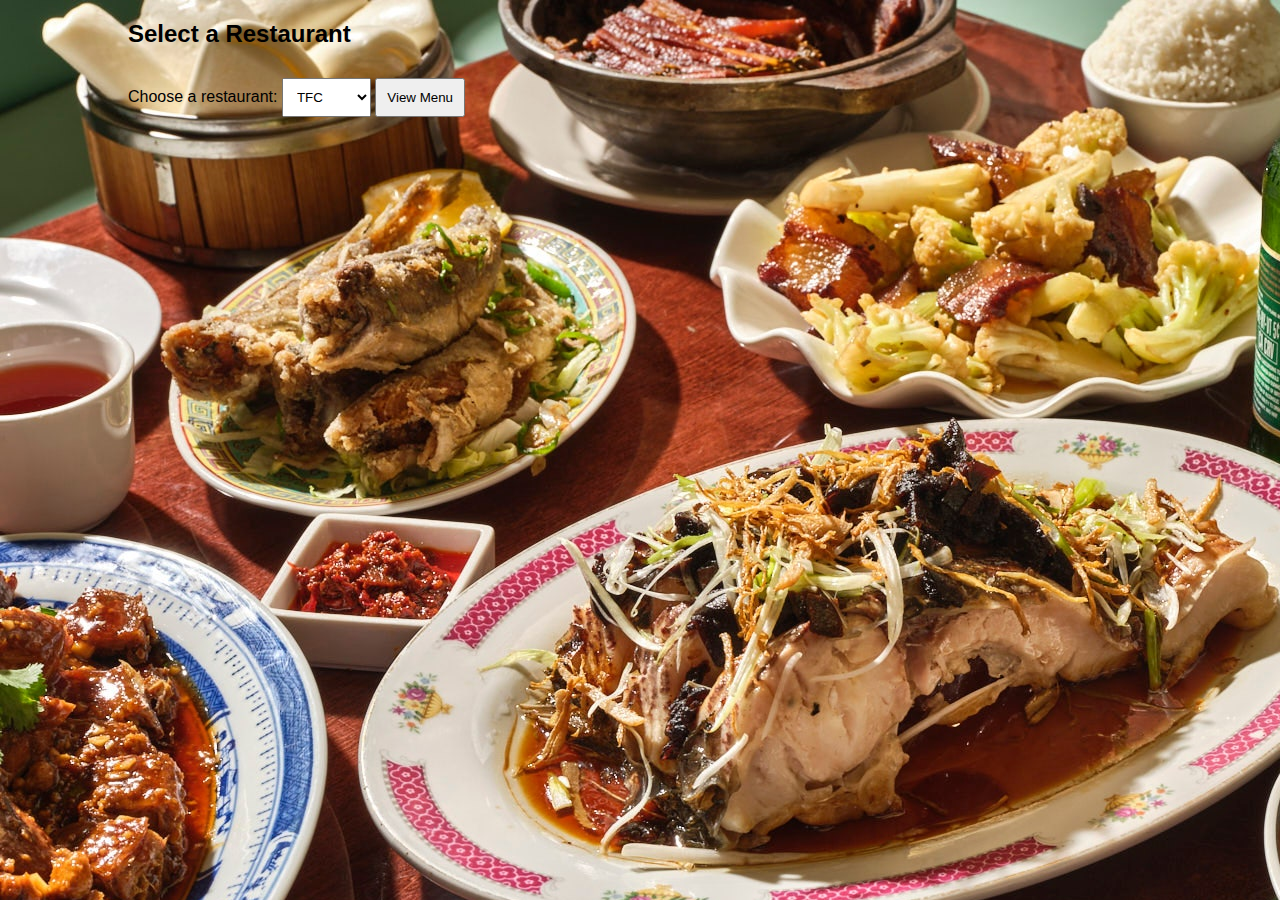
==== Menu.Html @ 571def59 "my first commit" ====
<!DOCTYPE html>
<html lang="en">
<head>
    <meta charset="UTF-8">
    <meta name="viewport" content="width=device-width, initial-scale=1.0">
    <title>Restaurant Menu</title>
    <style>
        body {
            font-family: Arial, sans-serif;
            margin: 0;
            padding: 0;
            background-image: url('./images/food.jpg.jpg');
            background-size: auto;
        }
        .container {
            width: 80%;
            margin: auto;
            overflow: hidden;
        }
        .restaurant-list, .menu-section, .reservation-form, .payment-form {
            margin: 20px 0;
        }
        .restaurant-list select, .restaurant-list button, .reservation-form input, .payment-form input, .Update-form input {
            padding: 10px;
            margin: 10px 0;
        }
        .menu-section {
            display: flex;
            flex-wrap: wrap;
            justify-content: space-around;
        }
        .menu-item {
            border: 1px solid #ddd;
            border-radius: 5px;
            padding: 10px;
            width: 30%;
            margin: 10px;
            text-align: center;
        }
        .menu-item img {
            width: 100%;
            border-radius: 5px;
        }
        .menu-item h4 {
            margin: 10px 0;
        }
        .menu-item button {
            padding: 10px;
            margin: 10px 5px;
        }
        
    </style>
</head>
<body>

<div class="container">
    <div class="restaurant-list">
        <h2>Select a Restaurant</h2>
        <label for="restaurants">Choose a restaurant:</label>
        <select id="restaurants">
            <option value="restaurant1">TFC</option>
            <option value="restaurant2">njeiforbi</option>
            <option value="restaurant3">jamrock</option>
            <!-- Add more restaurant options here -->
        </select>
        <button onclick="showRestaurantMenu()">View Menu</button>
    </div>

    <div id="menu" class="menu-section" style="display: none;">
        <h2>Menu</h2>
        <div id="restaurant1-menu" style="display: none;">
            <div class="menu-item">
                <img src="./images/meal1.jpg" alt="Meal 1">
                <h4>Meal 1</h4>
                <p>Description of Meal 1</p>
                <span>$10</span>
                <button onclick="Quantity('Meal 1')">Quantity</button>
                <button onclick="processPayment('Meal 1')">Pay Now</button>
            </div>
            <div class="menu-item">
                <img src="./images/meal2.jpg" alt="Meal 2">
                <h4>Meal 2</h4>
                <p>Description of Meal 2</p>
                <span>$12</span>
                <button onclick="Quantity('Meal 2')">Quantity</button>
                <button onclick="processPayment('Meal 2')">Pay Now</button>
            </div> 
            <!-- Add more menu items for Restaurant 1 here -->
        </div>
        <div id="restaurant2-menu" style="display: none;">
            <div class="menu-item">
                <img src="./images/meal3.jpg" alt="Meal 3">
                <h4>Meal 3</h4>
                <p>Description of Meal 3</p>
                <span>$15</span>
                <button onclick="Quantity('Meal 3')">Quantity</button>
                <button onclick="processPayment('Meal 3')">Pay Now</button>
            </div>
            <div class="menu-item">
                <img src="./images/meal4.jpg" alt="Meal 4">
                <h4>Meal 4</h4>
                <p>Description of Meal 4</p>
                <span>$18</span>
                <button onclick="Quantity('Meal 4')">Quantity</button>
                <button onclick="processPayment('Meal 4')">Pay Now</button>
            </div>
            <!-- Add more menu items for Restaurant 2 here -->
        </div>
        <div id="restaurant3-menu" style="display: none;">
            <div class="menu-item">
                <img src="./images/meal5.jpg" alt="meal 5">
                <h4>Meal 5</h4>
                    <p>Description of Meal 5</p>
                    <span>$20</span>
                    <button onclick="Quantity('Meal 5')">Quantity</button>
                    <button onclick="processPayment('Meal 5')">Pay Now</button>
            </div>
            <div class="menu-item">
                <img src="./images/meal6.jpg" alt="meal 6">
                <h4>meal 6</h4>
                <p>Description of Meal 6</p>
                <span>$19</span>
                <button onclick="Quantity('Meal 6')">Quantity</button>
                <button onclick="processPayment('Meal 6')">Pay Now</button>
    </div>
        <div id="Update Menu" class="Update-Menu-section" style="display: none;">
            <h2>Update-Menu</h2>
            
        </div>
</div>

    <div id="reservation" class="reservation-form" style="display: none;">
        <h2>Reservation</h2>
        <form>
            <label for="name">Name:</label>
            <input type="text" id="name" name="name" required><br>
            <label for="Contact">Contact:</label>
            <input type="Contact" id="Contact" name="email" required><br>
            <label for="date">Select date:</label>
            <input type="date" id="date" name="date" required><br>
            <label for="time">Select time:</label>
            <input type="time" id="time" name="time" required><br>
            <input type="submit" value="Reserve">
        </form>
    </div>

    <div id="payment" class="payment-form" style="display: none;">
        <h2>Payment</h2>
        <form>
            <label for="cardNumber">Card Number:</label>
            <input type="text" id="cardNumber" name="cardNumber" required><br>
            <label for="expiryDate">Expiry Date:</label>
            <input type="text" id="expiryDate" name="expiryDate" required><br>
            <label for="cvv">CVV:</label>
            <input type="text" id="cvv" name="cvv" required><br>
            <input type="submit" value="Pay Now">
        </form>
    </div>
</div>

<script>
    function showRestaurantMenu() {
        var restaurant = document.getElementById("restaurants").value;
        var menu = document.getElementById("menu");
        menu.style.display = "block";

        var restaurant1Menu = document.getElementById("restaurant1-menu");
        var restaurant2Menu = document.getElementById("restaurant2-menu");
        var restaurant3Menu = document.getElementById("restarant3-menu");
    /*
        restaurant1Menu.style.display = "none";
        restaurant2Menu.style.display = "none";
    */

        if (restaurant === "restaurant1") {
            restaurant1Menu.style.display = "block";
            restaurant2Menu.style.display = "none";
        } else if (restaurant === "restaurant2") {
            restaurant1Menu.style.display = "none";
            restaurant2Menu.style.display = "block";
    }

    function reserveTable(meal) {
        var reservation = document.getElementById("reservation");
        reservation.style.display = "block";
    }

    function processPayment(meal) {
        var payment = document.getElementById("payment");
        payment.style.display = "block";
    }
}
</script>

</body>
</html>
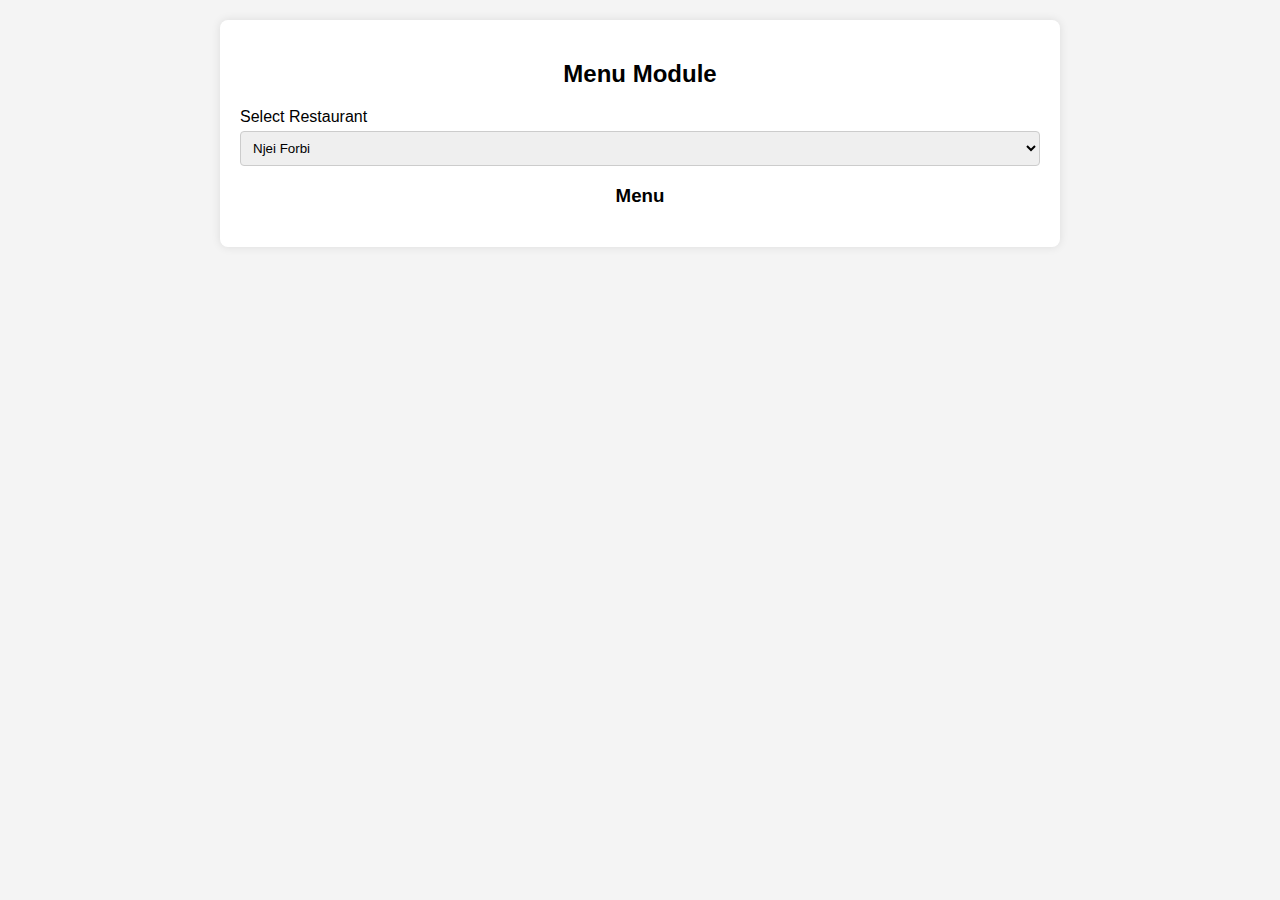
==== commit 1c9802ff: "recent updates" ====
--- a/Menu.Html
+++ b/Menu.Html
@@ -3,197 +3,208 @@
 <head>
     <meta charset="UTF-8">
     <meta name="viewport" content="width=device-width, initial-scale=1.0">
-    <title>Restaurant Menu</title>
+    <title>Menu Module</title>
     <style>
         body {
             font-family: Arial, sans-serif;
             margin: 0;
-            padding: 0;
-            background-image: url('./images/food.jpg.jpg');
-            background-size: auto;
+            padding: 20px;
+            background-color: #f4f4f4;
         }
         .container {
-            width: 80%;
+            max-width: 800px;
             margin: auto;
-            overflow: hidden;
-        }
-        .restaurant-list, .menu-section, .reservation-form, .payment-form {
-            margin: 20px 0;
-        }
-        .restaurant-list select, .restaurant-list button, .reservation-form input, .payment-form input, .Update-form input {
+            background: #fff;
+            padding: 20px;
+            border-radius: 8px;
+            box-shadow: 0 0 10px rgba(0, 0, 0, 0.1);
+        }
+        h2, h3 {
+            text-align: center;
+            margin-bottom: 20px;
+        }
+        .form-group {
+            margin-bottom: 15px;
+        }
+        .form-group label {
+            display: block;
+            margin-bottom: 5px;
+        }
+        .form-group select, .form-group input {
+            width: 100%;
+            padding: 8px;
+            border: 1px solid #ccc;
+            border-radius: 4px;
+        }
+        .menu-item {
+            background-color: #fff;
+            border: 1px solid #ddd;
+            margin-bottom: 10px;
             padding: 10px;
-            margin: 10px 0;
-        }
-        .menu-section {
-            display: flex;
-            flex-wrap: wrap;
-            justify-content: space-around;
-        }
-        .menu-item {
-            border: 1px solid #ddd;
             border-radius: 5px;
-            padding: 10px;
-            width: 30%;
-            margin: 10px;
+        }
+        .menu-item img {
+            max-width: 100px;
+            margin-bottom: 10px;
+        }
+        .btn {
+            display: inline-block;
+            padding: 10px 15px;
+            color: #fff;
+            background-color: #007bff;
+            border: none;
+            border-radius: 4px;
+            cursor: pointer;
             text-align: center;
         }
-        .menu-item img {
-            width: 100%;
-            border-radius: 5px;
-        }
-        .menu-item h4 {
-            margin: 10px 0;
-        }
-        .menu-item button {
-            padding: 10px;
-            margin: 10px 5px;
-        }
-        
+        .btn-delete {
+            background-color: #dc3545;
+        }
+        .hidden {
+            display: none;
+        }
+        @media (max-width: 600px) {
+            .btn, .btn-delete {
+                width: 100%;
+                margin-bottom: 10px;
+            }
+        }
     </style>
 </head>
 <body>
-
-<div class="container">
-    <div class="restaurant-list">
-        <h2>Select a Restaurant</h2>
-        <label for="restaurants">Choose a restaurant:</label>
-        <select id="restaurants">
-            <option value="restaurant1">TFC</option>
-            <option value="restaurant2">njeiforbi</option>
-            <option value="restaurant3">jamrock</option>
-            <!-- Add more restaurant options here -->
-        </select>
-        <button onclick="showRestaurantMenu()">View Menu</button>
+    <div class="container">
+        <h2>Menu Module</h2>
+        <div class="form-group">
+            <label for="restaurantSelect">Select Restaurant</label>
+            <select id="restaurantSelect" onchange="loadMenu()">
+                <!-- Restaurant options will be dynamically populated -->
+            </select>
+        </div>
+
+        <div id="menuContainer">
+            <h3>Menu</h3>
+            <!-- Menu items will be dynamically populated here -->
+        </div>
+
+        <div id="orderContainer" class="hidden">
+            <h3>Order Summary</h3>
+            <div class="form-group">
+                <label for="orderItem">Item</label>
+                <input type="text" id="orderItem" readonly>
+            </div>
+            <div class="form-group">
+                <label for="orderPrice">Price</label>
+                <input type="number" id="orderPrice" readonly>
+            </div>
+            <div class="form-group">
+                <label for="orderQuantity">Quantity</label>
+                <input type="number" id="orderQuantity" min="1" value="1" onchange="updateTotal()">
+            </div>
+            <div class="form-group">
+                <label for="orderTotal">Total</label>
+                <input type="number" id="orderTotal" readonly>
+            </div>
+            <button class="btn" onclick="showPaymentForm()">Process Payment</button>
+        </div>
+
+        <div id="paymentContainer" class="hidden">
+            <h3>Payment Details</h3>
+            <div class="form-group">
+                <label for="cardNumber">Card Number</label>
+                <input type="text" id="cardNumber" placeholder="Enter card number">
+            </div>
+            <div class="form-group">
+                <label for="cardExpiry">Expiration Date</label>
+                <input type="text" id="cardExpiry" placeholder="MM/YY">
+            </div>
+            <div class="form-group">
+                <label for="cardCVV">CVV</label>
+                <input type="text" id="cardCVV" placeholder="Enter CVV">
+            </div>
+            <button class="btn" onclick="processPayment()">Submit Payment</button>
+        </div>
     </div>
 
-    <div id="menu" class="menu-section" style="display: none;">
-        <h2>Menu</h2>
-        <div id="restaurant1-menu" style="display: none;">
-            <div class="menu-item">
-                <img src="./images/meal1.jpg" alt="Meal 1">
-                <h4>Meal 1</h4>
-                <p>Description of Meal 1</p>
-                <span>$10</span>
-                <button onclick="Quantity('Meal 1')">Quantity</button>
-                <button onclick="processPayment('Meal 1')">Pay Now</button>
-            </div>
-            <div class="menu-item">
-                <img src="./images/meal2.jpg" alt="Meal 2">
-                <h4>Meal 2</h4>
-                <p>Description of Meal 2</p>
-                <span>$12</span>
-                <button onclick="Quantity('Meal 2')">Quantity</button>
-                <button onclick="processPayment('Meal 2')">Pay Now</button>
-            </div> 
-            <!-- Add more menu items for Restaurant 1 here -->
-        </div>
-        <div id="restaurant2-menu" style="display: none;">
-            <div class="menu-item">
-                <img src="./images/meal3.jpg" alt="Meal 3">
-                <h4>Meal 3</h4>
-                <p>Description of Meal 3</p>
-                <span>$15</span>
-                <button onclick="Quantity('Meal 3')">Quantity</button>
-                <button onclick="processPayment('Meal 3')">Pay Now</button>
-            </div>
-            <div class="menu-item">
-                <img src="./images/meal4.jpg" alt="Meal 4">
-                <h4>Meal 4</h4>
-                <p>Description of Meal 4</p>
-                <span>$18</span>
-                <button onclick="Quantity('Meal 4')">Quantity</button>
-                <button onclick="processPayment('Meal 4')">Pay Now</button>
-            </div>
-            <!-- Add more menu items for Restaurant 2 here -->
-        </div>
-        <div id="restaurant3-menu" style="display: none;">
-            <div class="menu-item">
-                <img src="./images/meal5.jpg" alt="meal 5">
-                <h4>Meal 5</h4>
-                    <p>Description of Meal 5</p>
-                    <span>$20</span>
-                    <button onclick="Quantity('Meal 5')">Quantity</button>
-                    <button onclick="processPayment('Meal 5')">Pay Now</button>
-            </div>
-            <div class="menu-item">
-                <img src="./images/meal6.jpg" alt="meal 6">
-                <h4>meal 6</h4>
-                <p>Description of Meal 6</p>
-                <span>$19</span>
-                <button onclick="Quantity('Meal 6')">Quantity</button>
-                <button onclick="processPayment('Meal 6')">Pay Now</button>
-    </div>
-        <div id="Update Menu" class="Update-Menu-section" style="display: none;">
-            <h2>Update-Menu</h2>
-            
-        </div>
-</div>
-
-    <div id="reservation" class="reservation-form" style="display: none;">
-        <h2>Reservation</h2>
-        <form>
-            <label for="name">Name:</label>
-            <input type="text" id="name" name="name" required><br>
-            <label for="Contact">Contact:</label>
-            <input type="Contact" id="Contact" name="email" required><br>
-            <label for="date">Select date:</label>
-            <input type="date" id="date" name="date" required><br>
-            <label for="time">Select time:</label>
-            <input type="time" id="time" name="time" required><br>
-            <input type="submit" value="Reserve">
-        </form>
-    </div>
-
-    <div id="payment" class="payment-form" style="display: none;">
-        <h2>Payment</h2>
-        <form>
-            <label for="cardNumber">Card Number:</label>
-            <input type="text" id="cardNumber" name="cardNumber" required><br>
-            <label for="expiryDate">Expiry Date:</label>
-            <input type="text" id="expiryDate" name="expiryDate" required><br>
-            <label for="cvv">CVV:</label>
-            <input type="text" id="cvv" name="cvv" required><br>
-            <input type="submit" value="Pay Now">
-        </form>
-    </div>
-</div>
-
-<script>
-    function showRestaurantMenu() {
-        var restaurant = document.getElementById("restaurants").value;
-        var menu = document.getElementById("menu");
-        menu.style.display = "block";
-
-        var restaurant1Menu = document.getElementById("restaurant1-menu");
-        var restaurant2Menu = document.getElementById("restaurant2-menu");
-        var restaurant3Menu = document.getElementById("restarant3-menu");
-    /*
-        restaurant1Menu.style.display = "none";
-        restaurant2Menu.style.display = "none";
-    */
-
-        if (restaurant === "restaurant1") {
-            restaurant1Menu.style.display = "block";
-            restaurant2Menu.style.display = "none";
-        } else if (restaurant === "restaurant2") {
-            restaurant1Menu.style.display = "none";
-            restaurant2Menu.style.display = "block";
-    }
-
-    function reserveTable(meal) {
-        var reservation = document.getElementById("reservation");
-        reservation.style.display = "block";
-    }
-
-    function processPayment(meal) {
-        var payment = document.getElementById("payment");
-        payment.style.display = "block";
-    }
-}
-</script>
-
+    <script>
+        const restaurants = [
+            { id: 1, name: "Njei Forbi", menu: [
+                { id: 1, name: "Pizza", description: "Delicious cheese pizza", price: 100, image: "Pizza" },
+                { id: 2, name: "Pasta", description: "Italian pasta with sauce", price: 1000, image: "Pasta" }
+            ]},
+            { id: 2, name: "TFC", menu: [
+                { id: 1, name: "Burger", description: "Juicy beef burger", price: 3000, image: "beef Burger" },
+                { id: 2, name: "fufucorn", description: "Delicous meal", price: 1500, image: "fufu corn" }
+            ]}
+        ];
+        let selectedRestaurant = null;
+        let selectedMenuItem = null;
+
+        function populateRestaurantOptions() {
+            const select = document.getElementById('restaurantSelect');
+            select.innerHTML = '';
+            restaurants.forEach(restaurant => {
+                const option = document.createElement('option');
+                option.value = restaurant.id;
+                option.textContent = restaurant.name;
+                select.appendChild(option);
+            });
+        }
+
+        function loadMenu() {
+            const restaurantId = document.getElementById('restaurantSelect').value;
+            selectedRestaurant = restaurants.find(r => r.id == restaurantId);
+            const menuContainer = document.getElementById('menuContainer');
+            menuContainer.innerHTML = '<h3>Menu</h3>';
+            selectedRestaurant.menu.forEach(item => {
+                const menuItem = document.createElement('div');
+                menuItem.className = 'menu-item';
+                menuItem.innerHTML = `
+                    <h4>${item.name}</h4>
+                    <p>${item.description}</p>
+                    <p><strong>Price:</strong> $${item.price}</p>
+                    ${item.image ? `<img src="${item.image}" alt="${item.name}">` : ''}
+                    <button class="btn" onclick="selectMenuItem(${item.id})">Order</button>
+                `;
+                menuContainer.appendChild(menuItem);
+            });
+        }
+
+        function selectMenuItem(itemId) {
+            selectedMenuItem = selectedRestaurant.menu.find(i => i.id == itemId);
+            document.getElementById('orderItem').value = selectedMenuItem.name;
+            document.getElementById('orderPrice').value = selectedMenuItem.price;
+            document.getElementById('orderQuantity').value = 1;
+            document.getElementById('orderTotal').value = selectedMenuItem.price;
+            document.getElementById('orderContainer').classList.remove('hidden');
+            document.getElementById('paymentContainer').classList.add('hidden');
+        }
+
+        function updateTotal() {
+            const quantity = document.getElementById('orderQuantity').value;
+            const total = selectedMenuItem.price * quantity;
+            document.getElementById('orderTotal').value = total;
+        }
+
+        function showPaymentForm() {
+            document.getElementById('paymentContainer').classList.remove('hidden');
+        }
+
+        function processPayment() {
+            const item = document.getElementById('orderItem').value;
+            const price = document.getElementById('orderPrice').value;
+            const quantity = document.getElementById('orderQuantity').value;
+            const total = document.getElementById('orderTotal').value;
+            const cardNumber = document.getElementById('cardNumber').value;
+            const cardExpiry = document.getElementById('cardExpiry').value;
+            const cardCVV = document.getElementById('cardCVV').value;
+
+            alert(`Processing payment for ${quantity} ${item}(s) at $${total}\nCard Number: ${cardNumber}\nExpiry Date: ${cardExpiry}\nCVV: ${cardCVV}`);
+            // Implement payment processing logic here
+        }
+
+        window.onload = () => {
+            populateRestaurantOptions();
+        }
+    </script>
 </body>
 </html>
-
-      
-      